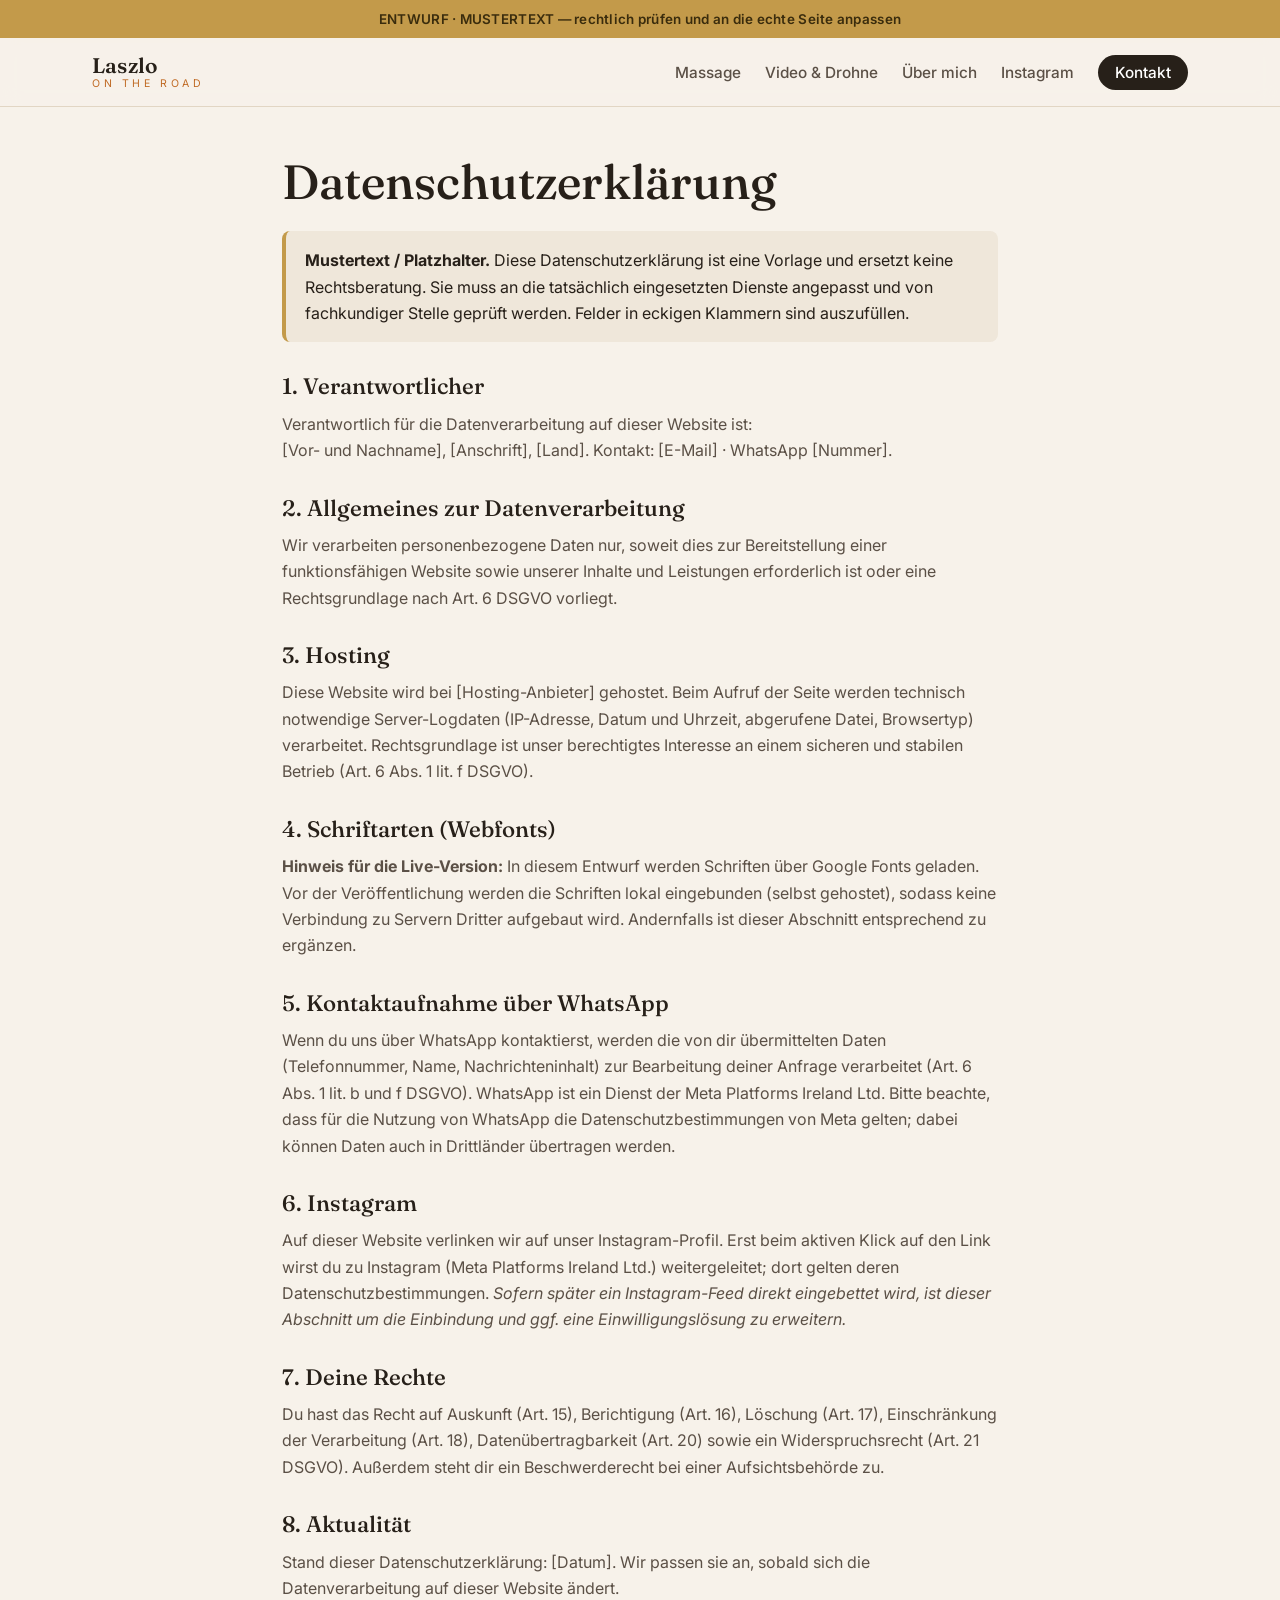
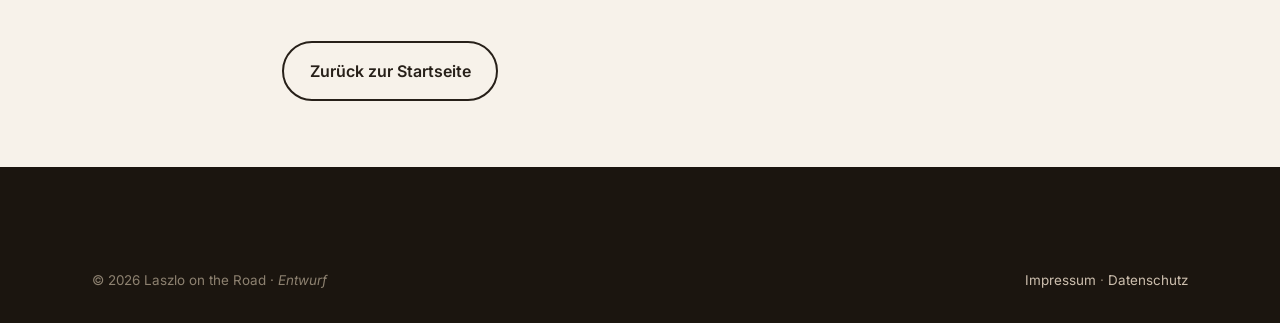
==== datenschutz.html @ 4c255ee9 "Laszlo on the Road — Website-Entwurf v1 (Mustertexte, 5 Bilder verteilt)" ====
<!DOCTYPE html>
<html lang="de">
<head>
<meta charset="UTF-8">
<meta name="viewport" content="width=device-width, initial-scale=1.0">
<title>Datenschutz — Laszlo on the Road</title>
<meta name="robots" content="noindex">
<link rel="preconnect" href="https://fonts.googleapis.com">
<link rel="preconnect" href="https://fonts.gstatic.com" crossorigin>
<link href="https://fonts.googleapis.com/css2?family=Fraunces:opsz,wght@9..144,400;9..144,500;9..144,600&family=Inter:wght@400;500;600;700&display=swap" rel="stylesheet">
<link rel="stylesheet" href="assets/styles.css">
</head>
<body>

<div class="draft-banner">ENTWURF · MUSTERTEXT — rechtlich prüfen und an die echte Seite anpassen</div>

<header class="site-header">
  <nav class="nav container">
    <a class="brand" href="index.html"><b>Laszlo</b><span>on the road</span></a>
    <button class="nav-toggle" aria-label="Menü öffnen" aria-expanded="false"><span></span><span></span><span></span></button>
    <ul class="nav-links">
      <li><a href="index.html#massage">Massage</a></li>
      <li><a href="index.html#video">Video &amp; Drohne</a></li>
      <li><a href="ueber-mich.html">Über mich</a></li>
      <li><a href="index.html#instagram">Instagram</a></li>
      <li><a class="nav-cta" href="index.html#kontakt">Kontakt</a></li>
    </ul>
  </nav>
</header>

<main class="legal">
  <h1>Datenschutzerklärung</h1>

  <p class="placeholder-note"><strong>Mustertext / Platzhalter.</strong> Diese Datenschutzerklärung ist eine Vorlage und ersetzt keine Rechtsberatung. Sie muss an die tatsächlich eingesetzten Dienste angepasst und von fachkundiger Stelle geprüft werden. Felder in eckigen Klammern sind auszufüllen.</p>

  <h2>1. Verantwortlicher</h2>
  <p>Verantwortlich für die Datenverarbeitung auf dieser Website ist:<br>
  [Vor- und Nachname], [Anschrift], [Land]. Kontakt: [E-Mail] · WhatsApp [Nummer].</p>

  <h2>2. Allgemeines zur Datenverarbeitung</h2>
  <p>Wir verarbeiten personenbezogene Daten nur, soweit dies zur Bereitstellung einer funktionsfähigen Website sowie unserer Inhalte und Leistungen erforderlich ist oder eine Rechtsgrundlage nach Art. 6 DSGVO vorliegt.</p>

  <h2>3. Hosting</h2>
  <p>Diese Website wird bei [Hosting-Anbieter] gehostet. Beim Aufruf der Seite werden technisch notwendige Server-Logdaten (IP-Adresse, Datum und Uhrzeit, abgerufene Datei, Browsertyp) verarbeitet. Rechtsgrundlage ist unser berechtigtes Interesse an einem sicheren und stabilen Betrieb (Art. 6 Abs. 1 lit. f DSGVO).</p>

  <h2>4. Schriftarten (Webfonts)</h2>
  <p><strong>Hinweis für die Live-Version:</strong> In diesem Entwurf werden Schriften über Google Fonts geladen. Vor der Veröffentlichung werden die Schriften lokal eingebunden (selbst gehostet), sodass keine Verbindung zu Servern Dritter aufgebaut wird. Andernfalls ist dieser Abschnitt entsprechend zu ergänzen.</p>

  <h2>5. Kontaktaufnahme über WhatsApp</h2>
  <p>Wenn du uns über WhatsApp kontaktierst, werden die von dir übermittelten Daten (Telefonnummer, Name, Nachrichteninhalt) zur Bearbeitung deiner Anfrage verarbeitet (Art. 6 Abs. 1 lit. b und f DSGVO). WhatsApp ist ein Dienst der Meta Platforms Ireland Ltd. Bitte beachte, dass für die Nutzung von WhatsApp die Datenschutzbestimmungen von Meta gelten; dabei können Daten auch in Drittländer übertragen werden.</p>

  <h2>6. Instagram</h2>
  <p>Auf dieser Website verlinken wir auf unser Instagram-Profil. Erst beim aktiven Klick auf den Link wirst du zu Instagram (Meta Platforms Ireland Ltd.) weitergeleitet; dort gelten deren Datenschutzbestimmungen. <em>Sofern später ein Instagram-Feed direkt eingebettet wird, ist dieser Abschnitt um die Einbindung und ggf. eine Einwilligungslösung zu erweitern.</em></p>

  <h2>7. Deine Rechte</h2>
  <p>Du hast das Recht auf Auskunft (Art. 15), Berichtigung (Art. 16), Löschung (Art. 17), Einschränkung der Verarbeitung (Art. 18), Datenübertragbarkeit (Art. 20) sowie ein Widerspruchsrecht (Art. 21 DSGVO). Außerdem steht dir ein Beschwerderecht bei einer Aufsichtsbehörde zu.</p>

  <h2>8. Aktualität</h2>
  <p>Stand dieser Datenschutzerklärung: [Datum]. Wir passen sie an, sobald sich die Datenverarbeitung auf dieser Website ändert.</p>

  <p style="margin-top:2.5rem"><a class="btn btn-ghost" href="index.html">Zurück zur Startseite</a></p>
</main>

<footer class="site-footer">
  <div class="container">
    <div class="footer-bottom" style="border:0">
      <span>© 2026 Laszlo on the Road · <em>Entwurf</em></span>
      <span><a href="impressum.html">Impressum</a> · <a href="datenschutz.html">Datenschutz</a></span>
    </div>
  </div>
</footer>
</body>
</html>
---- assets/styles.css ----
/* =========================================================
   Laszlo on the Road — Entwurf v1
   Farbwelt: Creme / Ink / Amber (Massage) / Teal (Video & Drohne)
   Fonts via Google Fonts (vor Live-Gang lokal hosten — DSGVO).
   ========================================================= */

:root{
  --creme:#f7f2ea;
  --creme-2:#efe7da;
  --ink:#272019;
  --ink-soft:#5b5046;
  --line:#e2d6c4;
  --amber:#c06a25;       /* Massage / Ayurveda */
  --amber-dark:#9d5419;
  --teal:#1d6e69;        /* Video & Drohne */
  --teal-dark:#14534f;
  --gold:#c39a4a;
  --wa:#25d366;          /* WhatsApp */
  --shadow:0 18px 50px rgba(39,32,25,.14);
  --radius:18px;
  --maxw:1140px;
  --font-display:"Fraunces", Georgia, "Times New Roman", serif;
  --font-body:"Inter", system-ui, -apple-system, "Segoe UI", sans-serif;
}

*{box-sizing:border-box}
html{scroll-behavior:smooth}
body{
  margin:0;
  font-family:var(--font-body);
  color:var(--ink);
  background:var(--creme);
  line-height:1.65;
  -webkit-font-smoothing:antialiased;
}
img{max-width:100%;display:block}
a{color:inherit}
h1,h2,h3{font-family:var(--font-display);font-weight:500;line-height:1.12;margin:0 0 .5em}
h1{font-size:clamp(2.4rem,6vw,4.2rem)}
h2{font-size:clamp(1.9rem,4vw,2.9rem)}
h3{font-size:1.3rem}
p{margin:0 0 1.1em}
.container{max-width:var(--maxw);margin:0 auto;padding:0 22px}
.eyebrow{
  font-family:var(--font-body);
  text-transform:uppercase;letter-spacing:.22em;font-size:.74rem;font-weight:600;
  color:var(--amber);margin-bottom:1rem;display:block;
}
.eyebrow.teal{color:var(--teal)}
section{padding:clamp(3.5rem,8vw,6.5rem) 0}
.lead{font-size:1.2rem;color:var(--ink-soft);max-width:62ch}

/* ---------- Buttons ---------- */
.btn{
  display:inline-flex;align-items:center;gap:.55rem;
  padding:.92rem 1.6rem;border-radius:999px;
  font-weight:600;font-size:1rem;text-decoration:none;
  border:2px solid transparent;cursor:pointer;transition:.18s ease;
}
.btn svg{width:1.15em;height:1.15em;flex:none}
.btn-primary{background:var(--ink);color:#fff}
.btn-primary:hover{transform:translateY(-2px);background:#000}
.btn-ghost{border-color:var(--ink);color:var(--ink)}
.btn-ghost:hover{background:var(--ink);color:#fff}
.btn-ghost.light{border-color:rgba(255,255,255,.75);color:#fff}
.btn-ghost.light:hover{background:#fff;color:var(--ink)}
.btn-ig{
  background:linear-gradient(45deg,#f09433,#e6683c 25%,#dc2743 50%,#cc2366 75%,#bc1888);
  color:#fff;
}
.btn-ig:hover{transform:translateY(-2px);filter:brightness(1.06)}
.btn-wa{background:var(--wa);color:#0a3d1c}
.btn-wa:hover{transform:translateY(-2px);filter:brightness(1.03)}
.btn-amber{background:var(--amber);color:#fff}
.btn-amber:hover{transform:translateY(-2px);background:var(--amber-dark)}
.btn-teal{background:var(--teal);color:#fff}
.btn-teal:hover{transform:translateY(-2px);background:var(--teal-dark)}

/* ---------- Header ---------- */
.site-header{
  position:sticky;top:0;z-index:50;
  background:rgba(247,242,234,.86);backdrop-filter:blur(10px);
  border-bottom:1px solid var(--line);
}
.nav{display:flex;align-items:center;justify-content:space-between;height:68px}
.brand{display:flex;flex-direction:column;text-decoration:none;line-height:1}
.brand b{font-family:var(--font-display);font-size:1.32rem;font-weight:600;letter-spacing:.01em}
.brand span{font-size:.66rem;text-transform:uppercase;letter-spacing:.34em;color:var(--amber);margin-top:3px}
.nav-links{display:flex;align-items:center;gap:1.5rem;list-style:none;margin:0;padding:0}
.nav-links a{text-decoration:none;font-weight:500;font-size:.96rem;color:var(--ink-soft);transition:.15s}
.nav-links a:hover{color:var(--ink)}
.nav-links .nav-cta{
  color:#fff;background:var(--ink);padding:.5rem 1.05rem;border-radius:999px;
}
.nav-links .nav-cta:hover{color:#fff;background:#000}
.nav-toggle{display:none;background:none;border:0;cursor:pointer;padding:8px}
.nav-toggle span{display:block;width:26px;height:2px;background:var(--ink);margin:5px 0;transition:.2s}

/* ---------- Hero ---------- */
.hero{
  position:relative;min-height:92vh;display:flex;align-items:flex-end;
  color:#fff;overflow:hidden;
}
.hero::before{
  content:"";position:absolute;inset:0;
  background:url("img/hero-wasserfall.jpg") center 28%/cover no-repeat;
  transform:scale(1.02);
}
.hero::after{
  content:"";position:absolute;inset:0;
  background:linear-gradient(180deg,rgba(20,16,12,.30) 0%,rgba(20,16,12,.18) 38%,rgba(20,16,12,.82) 100%);
}
.hero-inner{position:relative;z-index:2;padding-bottom:clamp(2.5rem,6vw,5rem);max-width:760px}
.hero .eyebrow{color:#f3d9b8}
.hero h1{color:#fff;text-shadow:0 2px 30px rgba(0,0,0,.35)}
.hero p{font-size:1.22rem;color:#f3ece2;max-width:54ch}
.hero-cta{display:flex;flex-wrap:wrap;gap:.8rem;margin-top:1.6rem}

/* ---------- Intro ---------- */
.intro{background:var(--creme)}
.intro .container{display:grid;grid-template-columns:1.1fr .9fr;gap:3rem;align-items:center}
.intro-mark{
  font-family:var(--font-display);font-size:clamp(3rem,7vw,5rem);
  color:var(--amber);line-height:1;margin-bottom:.3rem;
}

/* ---------- Pillars ---------- */
.pillars{background:var(--creme-2)}
.pillar-grid{display:grid;grid-template-columns:1fr 1fr;gap:1.6rem;margin-top:2.4rem}
.pillar{
  background:var(--creme);border-radius:var(--radius);padding:2.2rem;
  border:1px solid var(--line);box-shadow:var(--shadow);position:relative;overflow:hidden;
}
.pillar::before{content:"";position:absolute;left:0;top:0;bottom:0;width:6px}
.pillar.massage::before{background:var(--amber)}
.pillar.video::before{background:var(--teal)}
.pillar .tag{font-size:.78rem;font-weight:600;text-transform:uppercase;letter-spacing:.14em}
.pillar.massage .tag{color:var(--amber)}
.pillar.video .tag{color:var(--teal)}
.pillar h3{font-size:1.6rem;margin-top:.5rem}
.pillar ul{margin:.2rem 0 1.4rem;padding-left:1.1rem;color:var(--ink-soft)}
.pillar ul li{margin-bottom:.35rem}

/* ---------- Media rows ---------- */
.media-row{display:grid;grid-template-columns:1fr 1fr;gap:clamp(2rem,5vw,4rem);align-items:center}
.media-row.flip .media-text{order:2}
.media-img{border-radius:var(--radius);overflow:hidden;box-shadow:var(--shadow)}
.media-img img{width:100%;height:100%;object-fit:cover}
.section-massage{background:var(--creme)}
.section-video{background:#11403d;color:#eaf3f1}
.section-video h2,.section-video h3{color:#fff}
.section-video .lead{color:#bcd4cf}
.section-video .eyebrow{color:#7fc6bd}

/* credential badge */
.credential{
  display:flex;gap:1rem;align-items:center;margin-top:1.4rem;
  background:var(--creme-2);border:1px solid var(--line);border-radius:14px;padding:1rem 1.2rem;
}
.credential img{width:78px;height:78px;border-radius:10px;object-fit:cover;flex:none}
.credential b{display:block}
.credential small{color:var(--ink-soft)}

.treatments{display:flex;flex-wrap:wrap;gap:.6rem;margin:1.2rem 0 1.6rem}
.chip{
  background:var(--creme-2);border:1px solid var(--line);border-radius:999px;
  padding:.42rem 1rem;font-size:.92rem;font-weight:500;
}
.chip.lead-chip{background:var(--amber);color:#fff;border-color:var(--amber)}

/* ---------- Example gallery (Platzhalter) ---------- */
.examples{display:grid;grid-template-columns:repeat(3,1fr);gap:1.1rem;margin-top:2rem}
.example{
  aspect-ratio:16/10;border-radius:14px;
  background:repeating-linear-gradient(135deg,rgba(255,255,255,.05) 0 14px,rgba(255,255,255,.02) 14px 28px);
  border:1.5px dashed rgba(255,255,255,.35);
  display:flex;flex-direction:column;align-items:center;justify-content:center;gap:.4rem;
  color:#bcd4cf;text-align:center;padding:1rem;
}
.example svg{width:30px;height:30px;opacity:.8}
.example small{font-size:.82rem}

/* ---------- About teaser ---------- */
.section-about{background:var(--creme-2)}

/* ---------- Instagram ---------- */
.section-ig{background:var(--creme);text-align:center}
.ig-head{max-width:640px;margin:0 auto}
.ig-grid{display:grid;grid-template-columns:repeat(4,1fr);gap:.8rem;margin:2.4rem 0}
.ig-tile{
  aspect-ratio:1;border-radius:12px;overflow:hidden;position:relative;
  background:var(--creme-2);border:1px solid var(--line);
}
.ig-tile img{width:100%;height:100%;object-fit:cover}
.ig-tile.placeholder{
  display:flex;align-items:center;justify-content:center;color:var(--ink-soft);
  background:repeating-linear-gradient(135deg,#efe7da 0 12px,#f3ede3 12px 24px);
}
.ig-tile.placeholder svg{width:26px;height:26px;opacity:.5}
.handle{font-weight:600;color:var(--amber)}

/* ---------- Contact ---------- */
.section-contact{background:var(--ink);color:#f4ece2;text-align:center}
.section-contact h2{color:#fff}
.section-contact .lead{color:#d9ccbd;margin:0 auto 1.8rem}
.contact-actions{display:flex;flex-wrap:wrap;gap:.9rem;justify-content:center}
.contact-note{margin-top:1.4rem;font-size:.88rem;color:#b3a596}

/* ---------- Footer ---------- */
.site-footer{background:#1b150f;color:#cdbfae;padding:3rem 0 2rem;font-size:.94rem}
.footer-grid{display:flex;flex-wrap:wrap;gap:2rem;justify-content:space-between;align-items:flex-start}
.site-footer a{color:#cdbfae;text-decoration:none}
.site-footer a:hover{color:#fff}
.footer-nav{display:flex;flex-wrap:wrap;gap:1.2rem;list-style:none;margin:0;padding:0}
.footer-bottom{margin-top:2rem;padding-top:1.4rem;border-top:1px solid rgba(255,255,255,.12);
  display:flex;flex-wrap:wrap;gap:.6rem;justify-content:space-between;color:#8d8170;font-size:.84rem}

/* ---------- Draft banner ---------- */
.draft-banner{
  background:var(--gold);color:#3a2c0d;text-align:center;font-size:.84rem;
  padding:.5rem 1rem;font-weight:600;letter-spacing:.02em;
}

/* legal pages */
.legal{max-width:760px;margin:0 auto;padding:3rem 22px}
.legal h1{font-size:clamp(2rem,5vw,3rem);margin-bottom:1.4rem}
.legal h2{font-size:1.4rem;margin-top:2rem}
.legal p,.legal li{color:var(--ink-soft)}
.legal .placeholder-note{background:var(--creme-2);border-left:4px solid var(--gold);
  padding:1rem 1.2rem;border-radius:8px;margin-bottom:2rem;color:var(--ink)}

/* ---------- Responsive ---------- */
@media (max-width:860px){
  .nav-toggle{display:block}
  .nav-links{
    position:absolute;top:68px;left:0;right:0;flex-direction:column;gap:0;
    background:var(--creme);border-bottom:1px solid var(--line);
    max-height:0;overflow:hidden;transition:max-height .28s ease;
  }
  .nav-links.open{max-height:420px}
  .nav-links li{width:100%;text-align:center}
  .nav-links a{display:block;padding:.95rem;width:100%;border-top:1px solid var(--line)}
  .nav-links .nav-cta{border-radius:0}
  .intro .container,.media-row,.media-row.flip .media-text{grid-template-columns:1fr;order:0}
  .pillar-grid{grid-template-columns:1fr}
  .examples{grid-template-columns:1fr 1fr}
  .ig-grid{grid-template-columns:repeat(2,1fr)}
}
@media (max-width:520px){
  .examples{grid-template-columns:1fr}
  .hero{min-height:88vh}
}
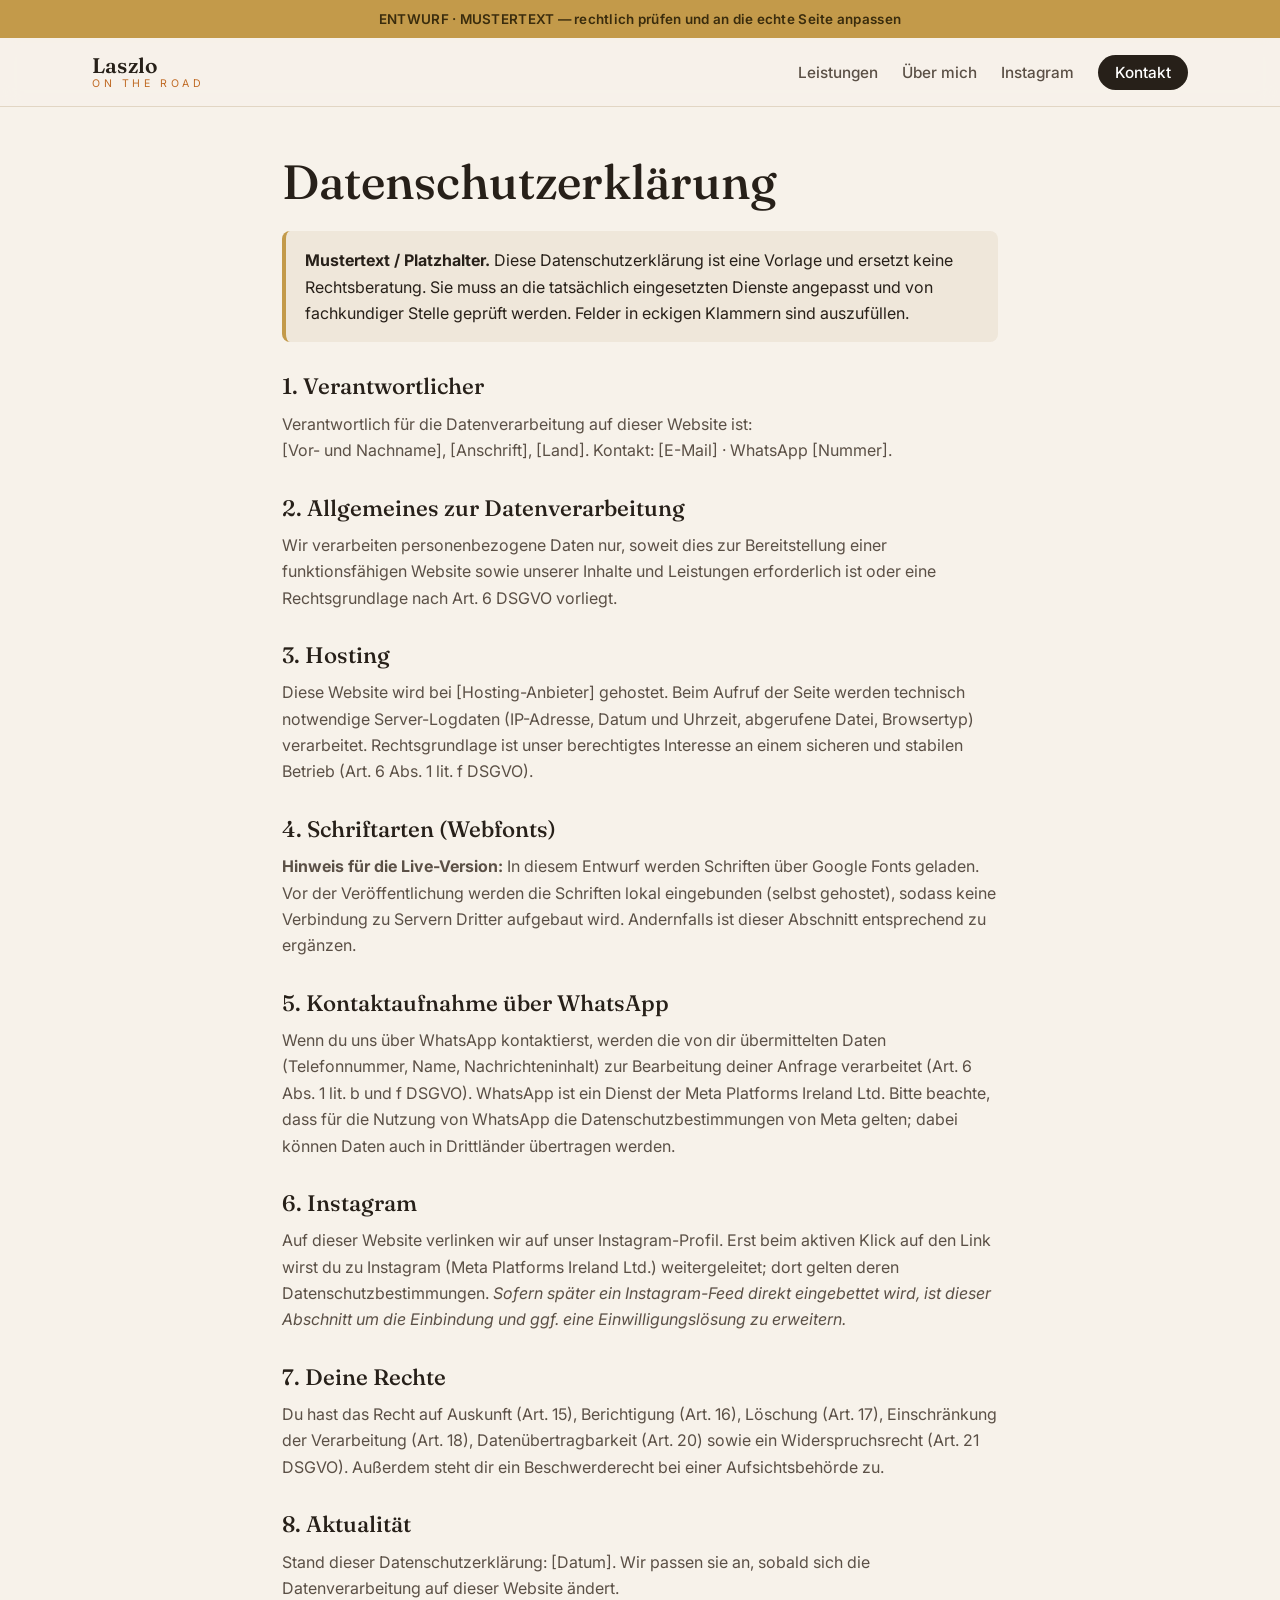
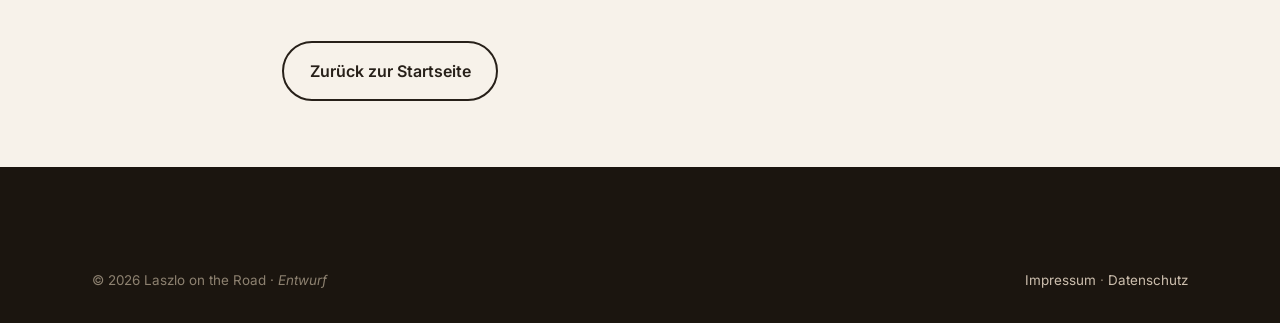
==== commit bda0c58e: "Leistungen-Seite, echtes Instagram-Handle (laszlo.healing.oasis), Time Massage korrigiert" ====
--- a/datenschutz.html
+++ b/datenschutz.html
@@ -19,8 +19,7 @@
     <a class="brand" href="index.html"><b>Laszlo</b><span>on the road</span></a>
     <button class="nav-toggle" aria-label="Menü öffnen" aria-expanded="false"><span></span><span></span><span></span></button>
     <ul class="nav-links">
-      <li><a href="index.html#massage">Massage</a></li>
-      <li><a href="index.html#video">Video &amp; Drohne</a></li>
+      <li><a href="leistungen.html">Leistungen</a></li>
       <li><a href="ueber-mich.html">Über mich</a></li>
       <li><a href="index.html#instagram">Instagram</a></li>
       <li><a class="nav-cta" href="index.html#kontakt">Kontakt</a></li>
--- a/assets/styles.css
+++ b/assets/styles.css
@@ -221,6 +221,25 @@
   padding:.5rem 1rem;font-weight:600;letter-spacing:.02em;
 }
 
+/* ---------- Leistungen ---------- */
+.page-head{background:var(--creme-2);text-align:center;padding:clamp(3rem,7vw,5rem) 0 clamp(2.5rem,5vw,3.5rem)}
+.page-head .lead{margin:0 auto}
+.service-grid{display:grid;grid-template-columns:repeat(3,1fr);gap:1.4rem;margin-top:2rem}
+.service-card{
+  background:var(--creme);border:1px solid var(--line);border-radius:var(--radius);
+  padding:1.7rem;box-shadow:var(--shadow);
+}
+.service-card h3{margin-bottom:.4rem}
+.service-card .meta{font-size:.78rem;font-weight:600;text-transform:uppercase;letter-spacing:.12em;color:var(--amber);margin-bottom:.7rem;display:block}
+.service-card p{margin:0;color:var(--ink-soft);font-size:.98rem}
+.service-card.is-lead{border-color:var(--amber);border-width:2px}
+.usecases{display:flex;flex-wrap:wrap;gap:.6rem;margin:1.4rem 0}
+.usecases .chip{background:rgba(255,255,255,.08);border-color:rgba(255,255,255,.25);color:#eaf3f1}
+.section-video .service-card{background:#16524e;border-color:#1f6e69;color:#eaf3f1}
+.section-video .service-card .meta{color:#7fc6bd}
+.section-video .service-card p{color:#bcd4cf}
+.section-video .service-card h3{color:#fff}
+
 /* legal pages */
 .legal{max-width:760px;margin:0 auto;padding:3rem 22px}
 .legal h1{font-size:clamp(2rem,5vw,3rem);margin-bottom:1.4rem}
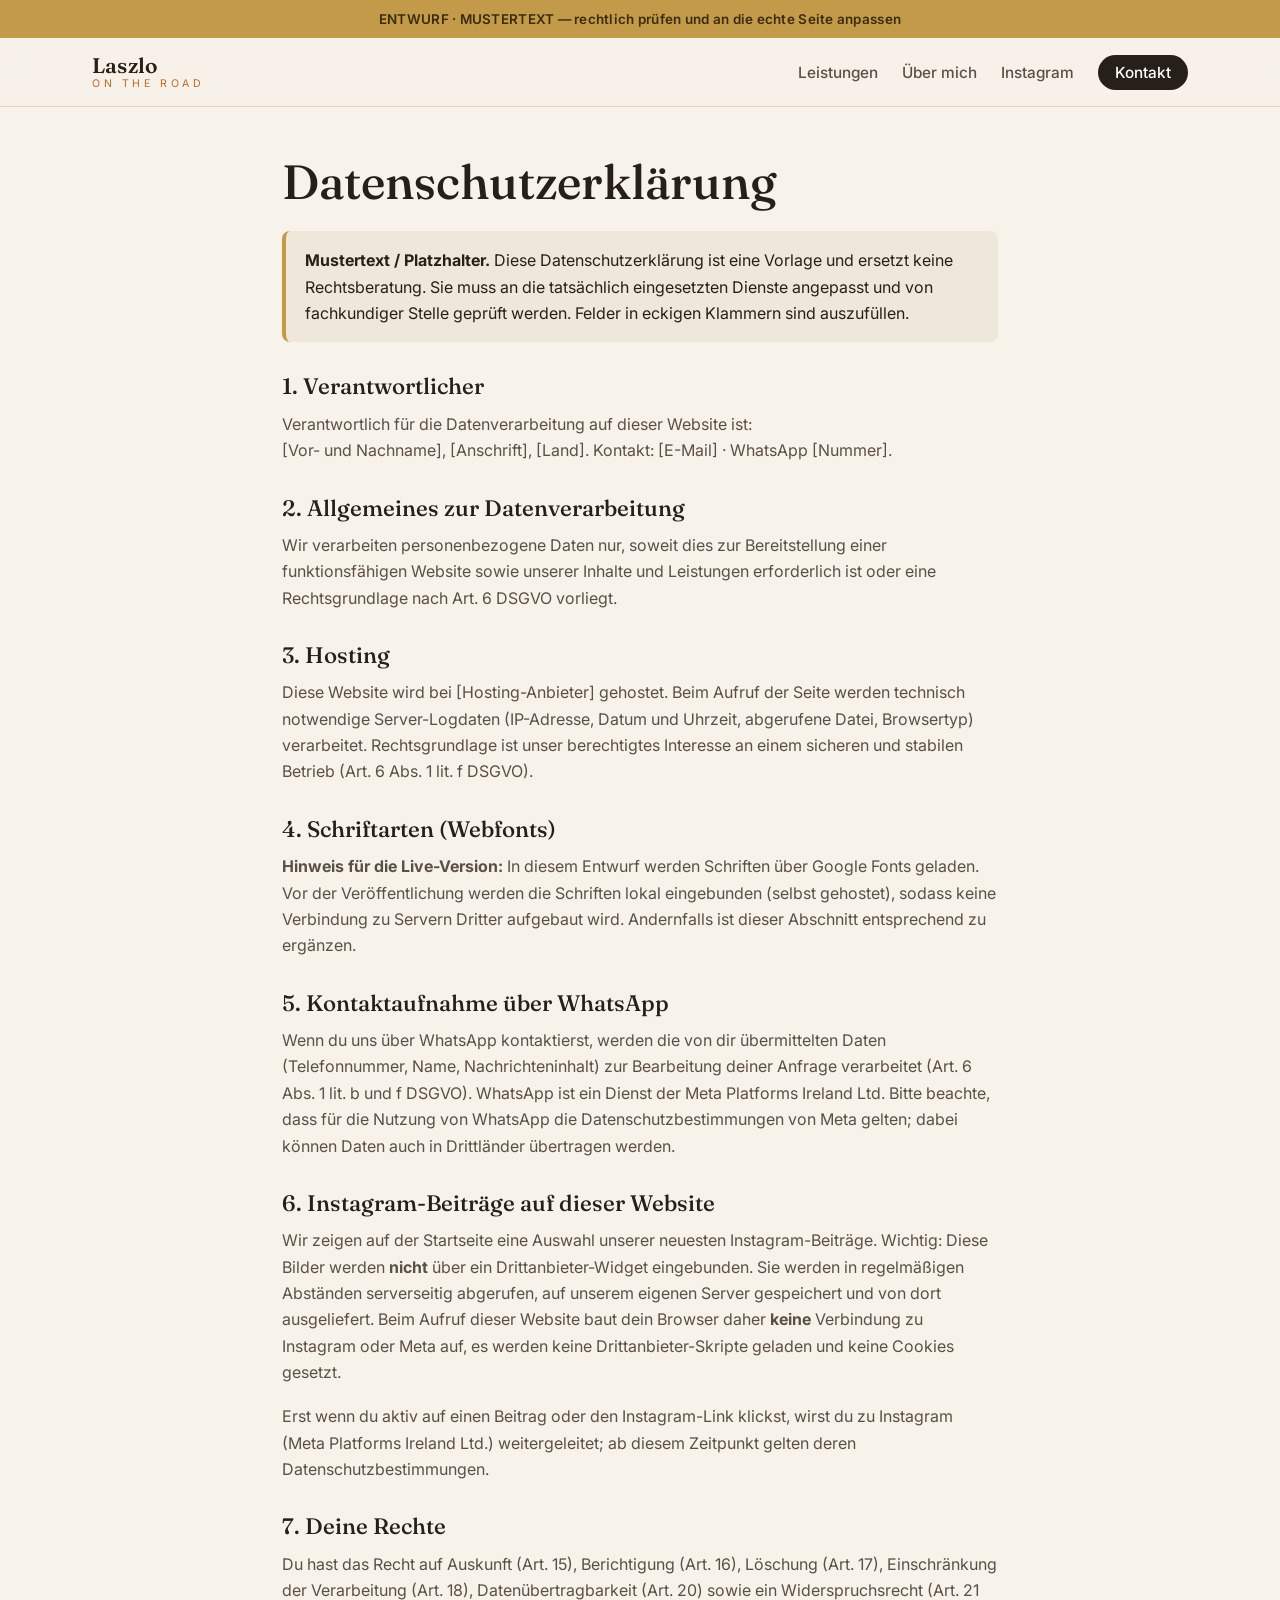
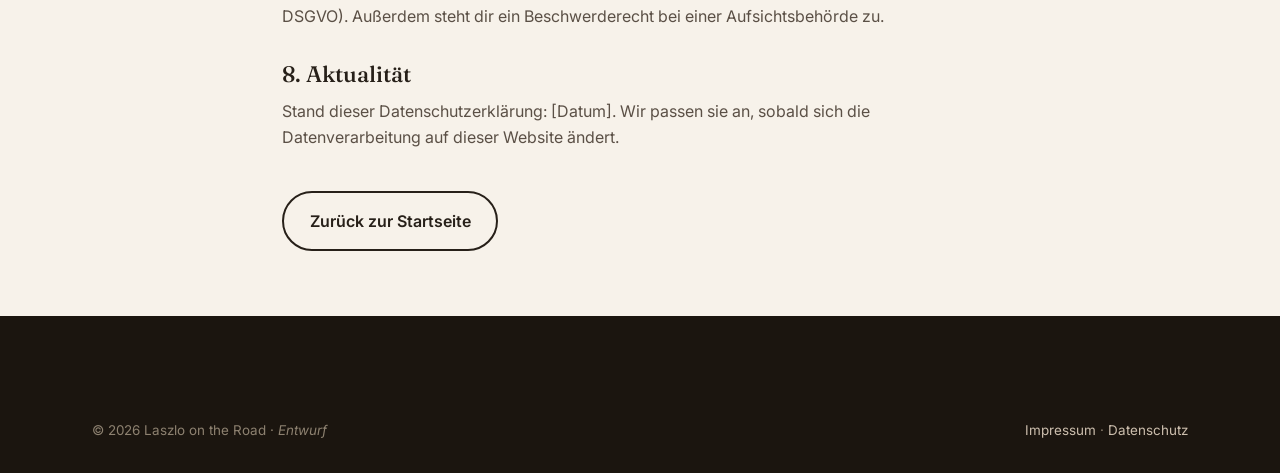
==== commit d2a2226b: "Instagram-Tagesabruf: GitHub-Action + Fetch-Skript, selbst-gehostet (keine Cookies), Grid datengetri" ====
--- a/datenschutz.html
+++ b/datenschutz.html
@@ -48,8 +48,9 @@
   <h2>5. Kontaktaufnahme über WhatsApp</h2>
   <p>Wenn du uns über WhatsApp kontaktierst, werden die von dir übermittelten Daten (Telefonnummer, Name, Nachrichteninhalt) zur Bearbeitung deiner Anfrage verarbeitet (Art. 6 Abs. 1 lit. b und f DSGVO). WhatsApp ist ein Dienst der Meta Platforms Ireland Ltd. Bitte beachte, dass für die Nutzung von WhatsApp die Datenschutzbestimmungen von Meta gelten; dabei können Daten auch in Drittländer übertragen werden.</p>
 
-  <h2>6. Instagram</h2>
-  <p>Auf dieser Website verlinken wir auf unser Instagram-Profil. Erst beim aktiven Klick auf den Link wirst du zu Instagram (Meta Platforms Ireland Ltd.) weitergeleitet; dort gelten deren Datenschutzbestimmungen. <em>Sofern später ein Instagram-Feed direkt eingebettet wird, ist dieser Abschnitt um die Einbindung und ggf. eine Einwilligungslösung zu erweitern.</em></p>
+  <h2>6. Instagram-Beiträge auf dieser Website</h2>
+  <p>Wir zeigen auf der Startseite eine Auswahl unserer neuesten Instagram-Beiträge. Wichtig: Diese Bilder werden <strong>nicht</strong> über ein Drittanbieter-Widget eingebunden. Sie werden in regelmäßigen Abständen serverseitig abgerufen, auf unserem eigenen Server gespeichert und von dort ausgeliefert. Beim Aufruf dieser Website baut dein Browser daher <strong>keine</strong> Verbindung zu Instagram oder Meta auf, es werden keine Drittanbieter-Skripte geladen und keine Cookies gesetzt.</p>
+  <p>Erst wenn du aktiv auf einen Beitrag oder den Instagram-Link klickst, wirst du zu Instagram (Meta Platforms Ireland Ltd.) weitergeleitet; ab diesem Zeitpunkt gelten deren Datenschutzbestimmungen.</p>
 
   <h2>7. Deine Rechte</h2>
   <p>Du hast das Recht auf Auskunft (Art. 15), Berichtigung (Art. 16), Löschung (Art. 17), Einschränkung der Verarbeitung (Art. 18), Datenübertragbarkeit (Art. 20) sowie ein Widerspruchsrecht (Art. 21 DSGVO). Außerdem steht dir ein Beschwerderecht bei einer Aufsichtsbehörde zu.</p>
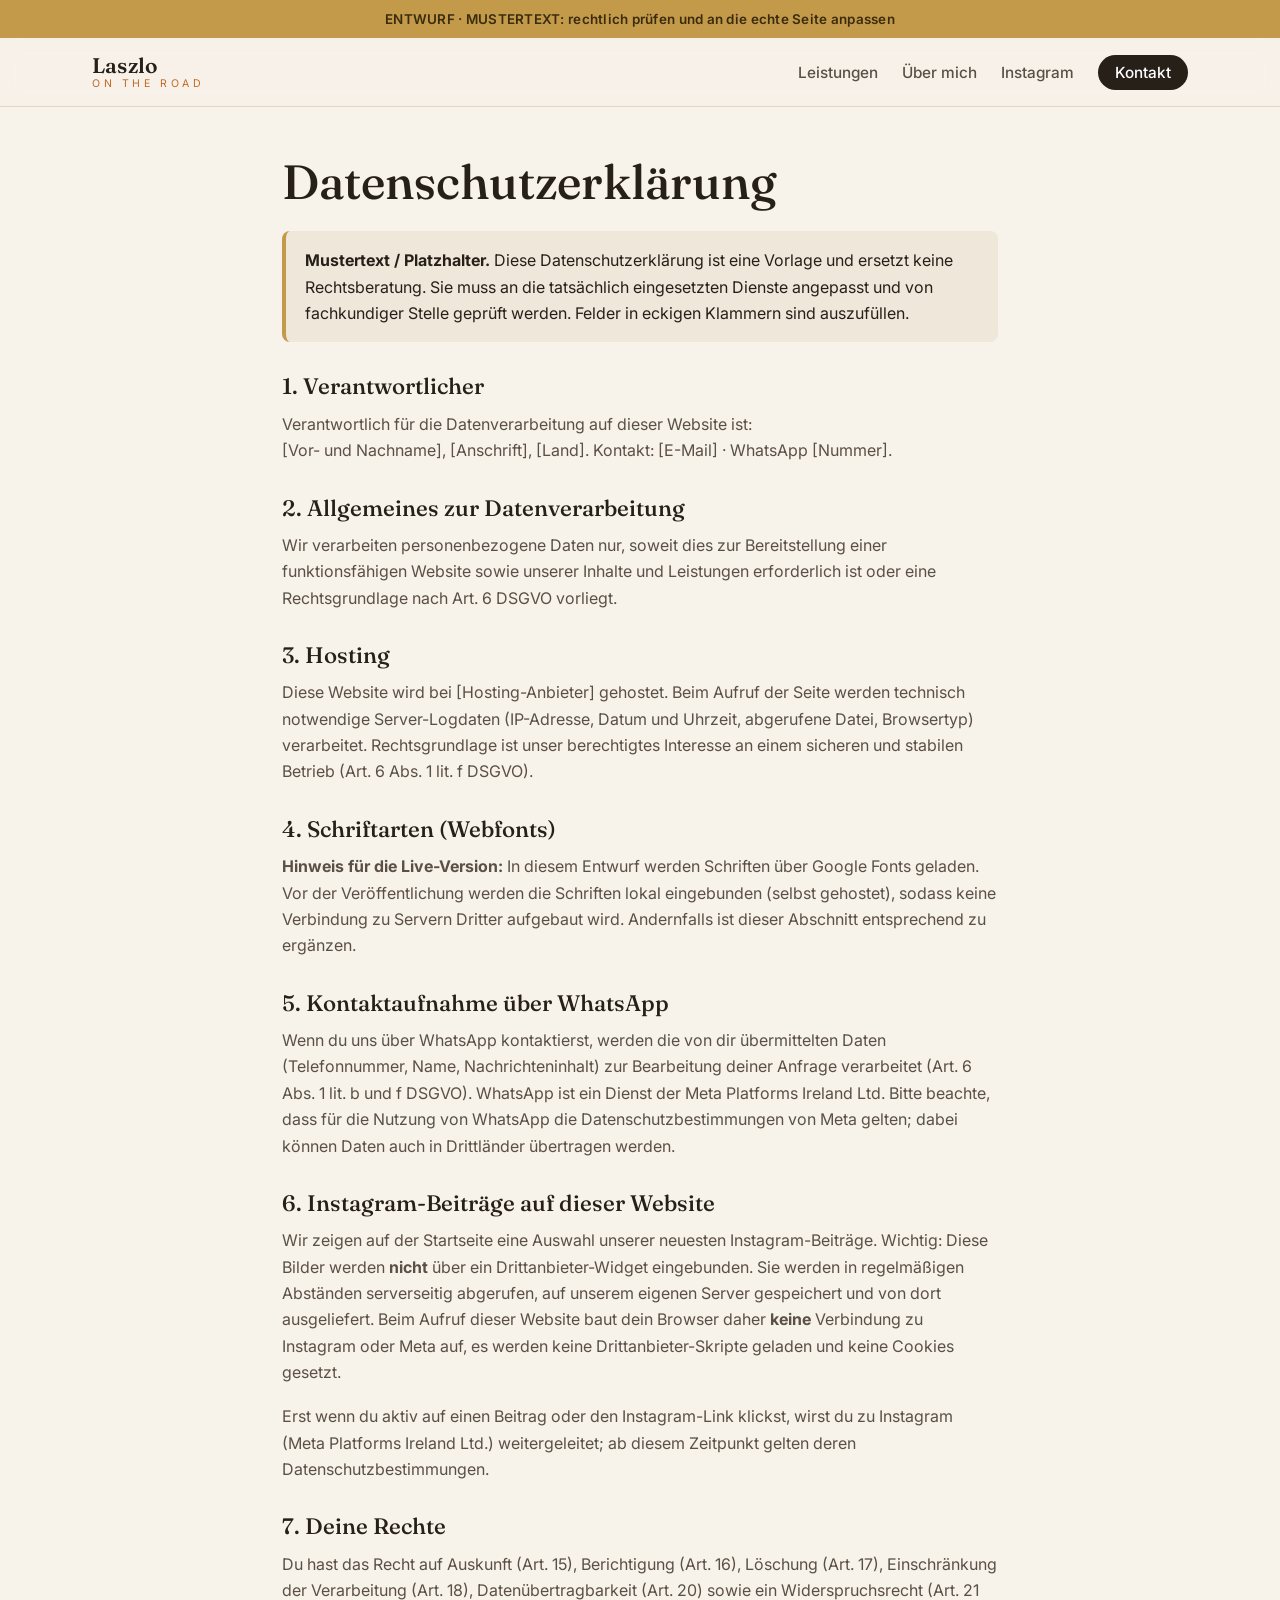
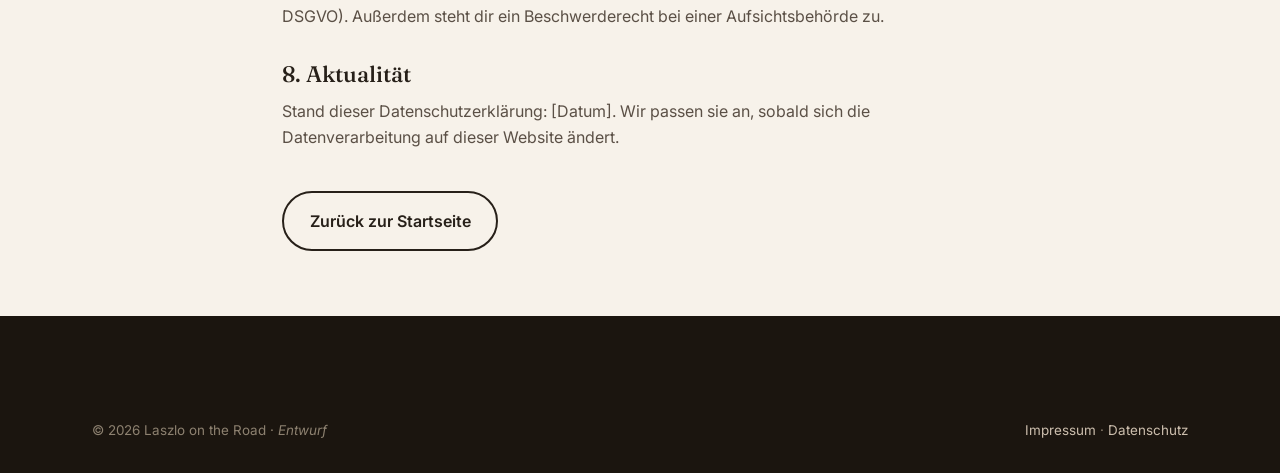
==== commit ef817bdf: "Schreibstimme: alle Gedankenstriche entfernt (Doppelpunkt/Punkt/Komma), keine Und-Satzanfaenge" ====
--- a/datenschutz.html
+++ b/datenschutz.html
@@ -3,7 +3,7 @@
 <head>
 <meta charset="UTF-8">
 <meta name="viewport" content="width=device-width, initial-scale=1.0">
-<title>Datenschutz — Laszlo on the Road</title>
+<title>Datenschutz · Laszlo on the Road</title>
 <meta name="robots" content="noindex">
 <link rel="preconnect" href="https://fonts.googleapis.com">
 <link rel="preconnect" href="https://fonts.gstatic.com" crossorigin>
@@ -12,7 +12,7 @@
 </head>
 <body>
 
-<div class="draft-banner">ENTWURF · MUSTERTEXT — rechtlich prüfen und an die echte Seite anpassen</div>
+<div class="draft-banner">ENTWURF · MUSTERTEXT: rechtlich prüfen und an die echte Seite anpassen</div>
 
 <header class="site-header">
   <nav class="nav container">
